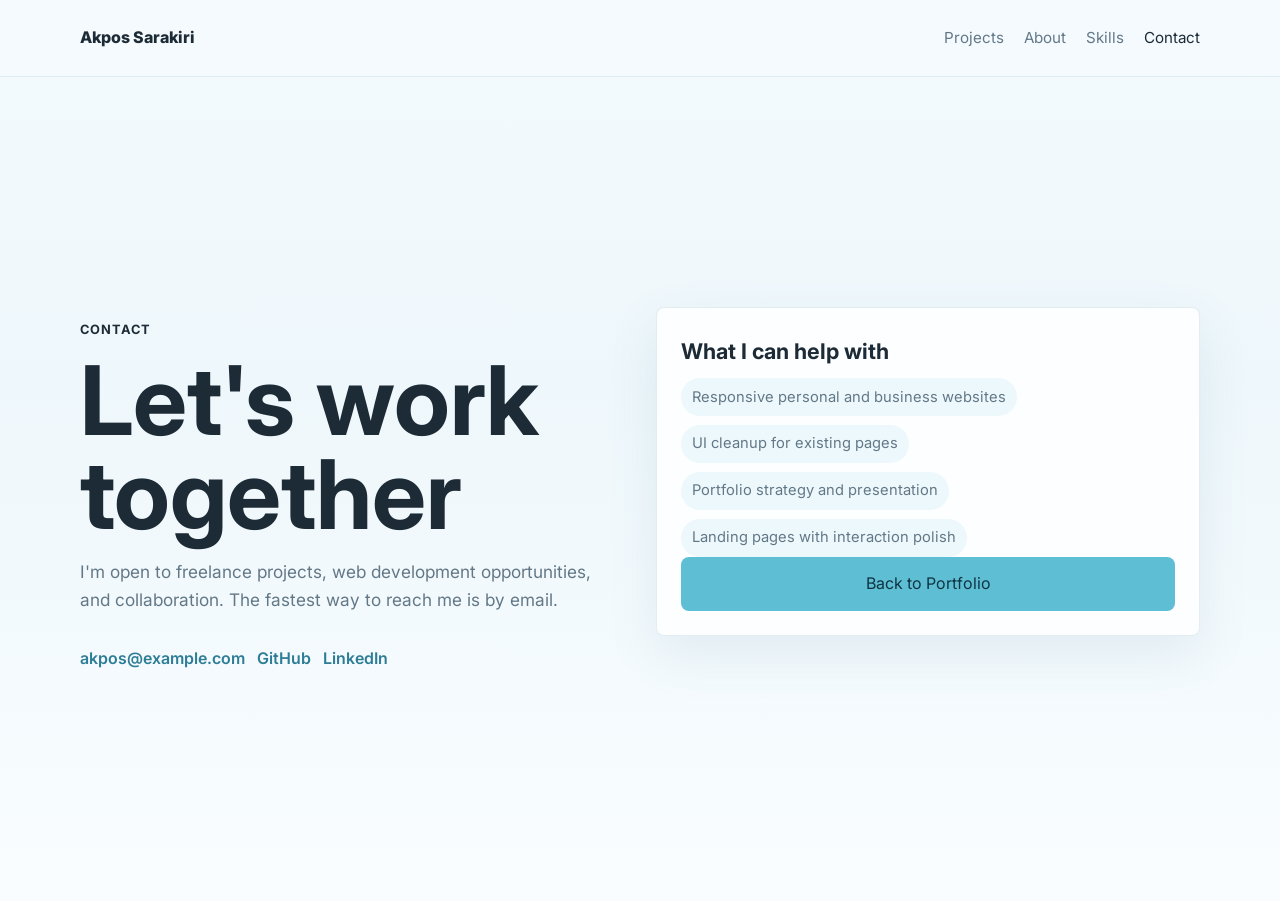
==== contact.html @ ff16c41e "Connect contact.html to index.html and update branding" ====
<!DOCTYPE html>
<html lang="en">
  <head>
    <meta charset="UTF-8" />
    <meta name="viewport" content="width=device-width, initial-scale=1.0" />
    <title>Contact | Akpos Sarakiri</title>
    <meta
      name="description"
      content="Contact Akpos Sarakiri for front-end development, portfolio design, and web UI work."
    />
    <link rel="preconnect" href="https://fonts.googleapis.com" />
    <link rel="preconnect" href="https://fonts.gstatic.com" crossorigin />
    <link
      href="https://fonts.googleapis.com/css2?family=Inter:wght@400;500;600;700;800&display=swap"
      rel="stylesheet"
    />
    <link rel="stylesheet" href="styles.css" />
  </head>
  <body>
    <header class="site-header">
      <div class="container nav-shell">
        <a class="brand" href="index.html">Akpos Sarakiri</a>
        <nav class="site-nav" aria-label="Primary">
          <a href="index.html#projects">Projects</a>
          <a href="index.html#about">About</a>
          <a href="index.html#skills">Skills</a>
          <a href="contact.html" aria-current="page">Contact</a>
        </nav>
      </div>
    </header>

    <main class="contact-main">
      <section class="section">
        <div class="container contact-layout">
          <article>
            <p class="section-label">Contact</p>
            <h1>Let's work together</h1>
            <p class="contact-copy">
              I'm open to freelance projects, web development opportunities, and collaboration. The fastest way to reach me is by email.
            </p>
            <div class="contact-list">
              <a href="mailto:akpos@example.com">akpos@example.com</a>
              <a href="https://github.com/" target="_blank" rel="noreferrer">GitHub</a>
              <a href="https://www.linkedin.com/" target="_blank" rel="noreferrer">LinkedIn</a>
            </div>
          </article>

          <aside class="contact-panel">
            <h2>What I can help with</h2>
            <ul class="contact-points">
              <li>Responsive personal and business websites</li>
              <li>UI cleanup for existing pages</li>
              <li>Portfolio strategy and presentation</li>
              <li>Landing pages with interaction polish</li>
            </ul>
            <a class="button primary full-width" href="index.html">Back to Portfolio</a>
          </aside>
        </div>
      </section>
    </main>
    <script src="script.js"></script>
  </body>
</html>
---- styles.css ----
:root {
  --bg: #eef7fb;
  --surface: #f8fdff;
  --surface-strong: rgba(255, 255, 255, 0.82);
  --text: #1d2b36;
  --muted: #637887;
  --border: rgba(78, 126, 154, 0.14);
  --accent: #5ebfd4;
  --accent-deep: #2d7d96;
  --accent-soft: #9ee3ef;
  --shadow: 0 18px 50px rgba(83, 133, 163, 0.12);
}

*,
*::before,
*::after {
  box-sizing: border-box;
}

html {
  scroll-behavior: smooth;
}

body {
  margin: 0;
  font-family: "Inter", sans-serif;
  background: var(--bg);
  color: var(--text);
  line-height: 1.6;
  background-image: linear-gradient(180deg, #f4fbfe 0%, #eef7fb 42%, #f9fdff 100%);
}

img {
  display: block;
  max-width: 100%;
}

a {
  color: inherit;
  text-decoration: none;
}

button,
input,
textarea {
  font: inherit;
}

.container {
  width: min(1120px, calc(100% - 2rem));
  margin: 0 auto;
}

.site-header {
  position: sticky;
  top: 0;
  z-index: 20;
  backdrop-filter: blur(12px);
  background: rgba(244, 251, 254, 0.8);
  border-bottom: 1px solid rgba(78, 126, 154, 0.12);
}

.nav-shell,
.footer-shell {
  display: flex;
  align-items: center;
  justify-content: space-between;
  gap: 1rem;
  min-height: 76px;
}

.brand,
.footer-name,
h1,
h2,
h3,
dt {
  letter-spacing: 0;
}

.brand {
  font-size: 1rem;
  font-weight: 800;
}

.site-nav {
  display: flex;
  flex-wrap: wrap;
  gap: 1.25rem;
}

.site-nav a {
  color: var(--muted);
  font-size: 0.95rem;
}

.site-nav a[aria-current="page"],
.site-nav a:hover,
.site-nav a:focus-visible {
  color: var(--text);
}

.hero {
  position: relative;
  min-height: 92vh;
  display: flex;
  align-items: end;
  overflow: hidden;
}

.hero::after {
  content: "";
  position: absolute;
  inset: 0;
  background:
    linear-gradient(180deg, rgba(134, 216, 232, 0.12), rgba(45, 125, 150, 0.5)),
    linear-gradient(0deg, rgba(16, 43, 58, 0.28), rgba(16, 43, 58, 0.08));
}

.hero-media {
  position: absolute;
  inset: 0;
}

.hero-media img {
  width: 100%;
  height: 100%;
  object-fit: cover;
}

.hero-content {
  position: relative;
  z-index: 1;
  color: #f6feff;
  padding: 9rem 0 4rem;
}

.contact-section {
  position: relative;
  min-height: 80vh;
  display: flex;
  align-items: center;
  overflow: hidden;
  padding: 0;
}

.contact-section::after {
  content: "";
  position: absolute;
  inset: 0;
  background:
    linear-gradient(180deg, rgba(134, 216, 232, 0.12), rgba(45, 125, 150, 0.5)),
    linear-gradient(0deg, rgba(16, 43, 58, 0.28), rgba(16, 43, 58, 0.08));
}

.contact-media {
  position: absolute;
  inset: 0;
}

.contact-media img {
  width: 100%;
  height: 100%;
  object-fit: cover;
}

.contact-content {
  position: relative;
  z-index: 1;
  color: #f6feff;
  text-align: center;
}

.eyebrow,
.section-label,
.project-tag {
  text-transform: uppercase;
  font-size: 0.8rem;
  font-weight: 700;
  letter-spacing: 0.08em;
}

.hero h1,
.contact-layout h1 {
  font-size: clamp(3rem, 8vw, 6rem);
  line-height: 0.98;
  margin: 0 0 1rem;
}

.hero-copy,
.contact-copy {
  max-width: 640px;
  font-size: 1.08rem;
}

.hero-copy {
  color: rgba(246, 254, 255, 0.88);
}

.contact-copy {
  color: var(--muted);
}

.contact-form {
  display: flex;
  flex-direction: column;
  gap: 1rem;
  max-width: 600px;
  margin: 2rem auto 0;
}

.contact-form input,
.contact-form textarea {
  padding: 0.85rem 1rem;
  border: 1px solid rgba(244, 254, 255, 0.42);
  border-radius: 8px;
  background: rgba(248, 253, 255, 0.14);
  color: #f6feff;
  font-size: 1rem;
}

.contact-form input::placeholder,
.contact-form textarea::placeholder {
  color: rgba(244, 254, 255, 0.6);
}

.contact-form textarea {
  min-height: 150px;
  resize: vertical;
}

.contact-form button {
  align-self: center;
  margin-top: 1rem;
}

.hero-actions,
.filter-bar,
.contact-list {
  display: flex;
  flex-wrap: wrap;
  gap: 0.75rem;
}

.button,
.filter-chip {
  display: inline-flex;
  align-items: center;
  justify-content: center;
  min-height: 48px;
  padding: 0.85rem 1.1rem;
  border-radius: 8px;
  border: 1px solid transparent;
  transition: transform 160ms ease, background-color 160ms ease, color 160ms ease,
    border-color 160ms ease;
}

.button:hover,
.button:focus-visible,
.filter-chip:hover,
.filter-chip:focus-visible {
  transform: translateY(-1px);
}

.primary {
  background: var(--accent);
  color: #0f3443;
}

.secondary {
  background: rgba(248, 253, 255, 0.14);
  color: #f4feff;
  border-color: rgba(244, 254, 255, 0.42);
}

.tertiary {
  background: rgba(255, 255, 255, 0.5);
  border-color: var(--border);
}

.hero-stats {
  display: grid;
  grid-template-columns: repeat(3, minmax(0, 1fr));
  gap: 1rem;
  margin-top: 2rem;
  max-width: 720px;
}

.hero-stats div {
  padding-top: 1rem;
  border-top: 1px solid rgba(244, 254, 255, 0.34);
}

.hero-stats dt {
  font-size: 2rem;
  font-weight: 800;
}

.hero-stats dd {
  margin: 0;
  color: rgba(244, 254, 255, 0.82);
}

.section {
  padding: 5rem 0;
}

.highlights,
.split-layout,
.contact-layout {
  display: grid;
  grid-template-columns: repeat(2, minmax(0, 1fr));
  gap: 2rem;
  align-items: start;
}

.section-heading {
  display: flex;
  align-items: end;
  justify-content: space-between;
  gap: 1.5rem;
  margin-bottom: 2rem;
}

.section h2 {
  margin: 0.25rem 0 0;
  font-size: clamp(2rem, 5vw, 3.4rem);
  line-height: 1.05;
}

.filter-chip {
  background: rgba(255, 255, 255, 0.75);
  border-color: var(--border);
  cursor: pointer;
  color: var(--muted);
}

.filter-chip.is-active {
  background: var(--accent-deep);
  color: #f5feff;
  border-color: var(--accent-deep);
}

.project-grid,
.skills-grid {
  display: grid;
  grid-template-columns: repeat(3, minmax(0, 1fr));
  gap: 1.5rem;
}

.project-card,
.skills-grid article,
.contact-panel {
  background: var(--surface-strong);
  border: 1px solid var(--border);
  border-radius: 8px;
  overflow: hidden;
  box-shadow: var(--shadow);
  backdrop-filter: blur(14px);
}

.project-card.is-hidden {
  display: none;
}

.project-visual {
  min-height: 230px;
  padding: 1.5rem;
  display: flex;
  align-items: end;
  font-size: 1.2rem;
  font-weight: 700;
  color: #f8feff;
}

.sunset {
  background: linear-gradient(135deg, #79d7e8, #9dcdf8);
}

.mint {
  background: linear-gradient(135deg, #60c3d7, #82e0c8);
}

.coral {
  background: linear-gradient(135deg, #7eb8ea, #a8e6f2);
}

.project-copy,
.skills-grid article,
.contact-panel {
  padding: 1.5rem;
}

.project-copy h3,
.skills-grid h3,
.contact-panel h2 {
  margin: 0.5rem 0;
  font-size: 1.35rem;
}

.meta-list,
.contact-points {
  display: flex;
  flex-wrap: wrap;
  gap: 0.55rem;
  list-style: none;
  padding: 0;
  margin: 1rem 0 0;
}

.meta-list li,
.contact-points li {
  padding: 0.45rem 0.7rem;
  border-radius: 999px;
  background: #edf8fc;
  font-size: 0.92rem;
}

.timeline {
  display: grid;
  gap: 1rem;
}

.timeline div {
  padding: 1.25rem;
  border-left: 3px solid var(--accent);
  background: rgba(255, 255, 255, 0.52);
  border-radius: 0 8px 8px 0;
}

.timeline span {
  display: inline-block;
  margin-bottom: 0.35rem;
  font-weight: 800;
}

.skills-grid article p,
.project-copy p,
.timeline p,
.highlights p,
.contact-panel li,
.site-footer p {
  color: var(--muted);
}

.site-footer {
  padding: 1rem 0;
  border-top: 1px solid rgba(78, 126, 154, 0.12);
}

.contact-main {
  min-height: calc(100vh - 76px);
  display: grid;
  align-items: center;
}

.contact-list {
  margin-top: 2rem;
}

.contact-list a {
  font-weight: 600;
  color: var(--accent-deep);
}

.full-width {
  width: 100%;
}

@media (max-width: 900px) {
  .hero {
    min-height: auto;
  }

  .hero-content {
    padding-top: 8rem;
  }

  .contact-section {
    min-height: auto;
    padding: 5rem 0;
  }

  .section-heading,
  .highlights,
  .split-layout,
  .contact-layout,
  .project-grid,
  .skills-grid {
    grid-template-columns: 1fr;
  }

  .section-heading {
    align-items: start;
  }
}

@media (max-width: 640px) {
  .nav-shell,
  .footer-shell {
    min-height: auto;
    padding: 1rem 0;
    align-items: start;
    flex-direction: column;
  }

  .hero-copy,
  .contact-copy {
    font-size: 1rem;
  }

  .hero-stats {
    grid-template-columns: 1fr;
  }

  .button,
  .filter-chip {
    width: auto;
  }
}
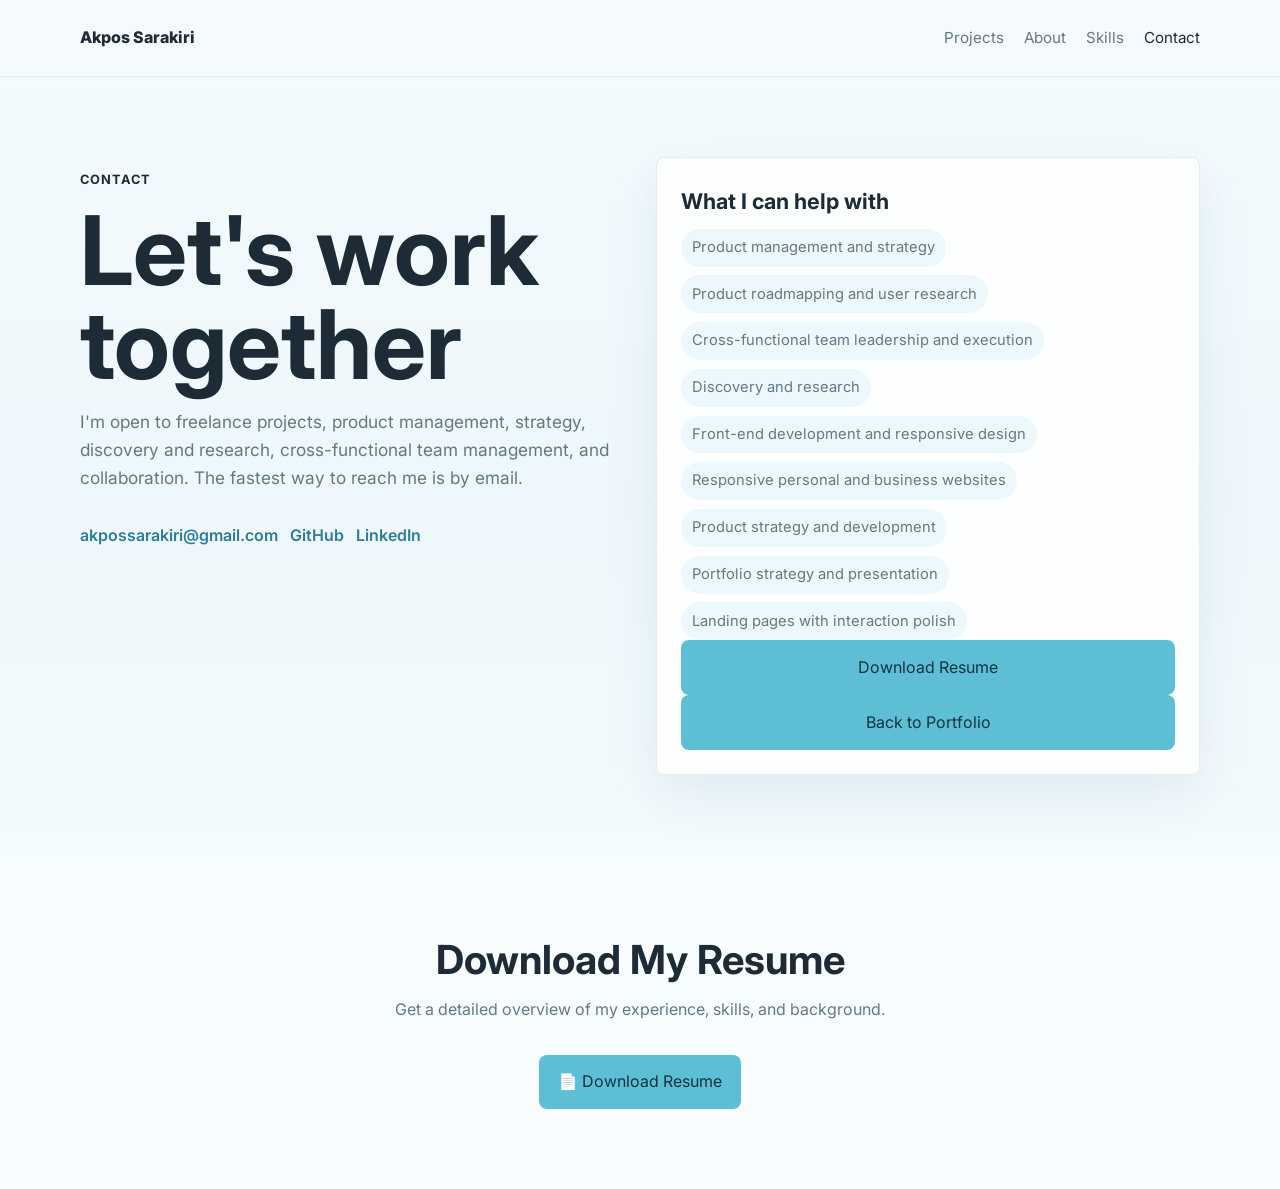
==== commit 6be212bd: "Add resume download section to contact page - Add dedicated resume section with download button - In" ====
--- a/contact.html
+++ b/contact.html
@@ -36,25 +36,44 @@
             <p class="section-label">Contact</p>
             <h1>Let's work together</h1>
             <p class="contact-copy">
-              I'm open to freelance projects, web development opportunities, and collaboration. The fastest way to reach me is by email.
+              I'm open to freelance projects, product management, strategy, discovery and research, 
+              cross-functional team management, and collaboration. The fastest way to reach me is by email.
             </p>
             <div class="contact-list">
-              <a href="mailto:akpos@example.com">akpos@example.com</a>
-              <a href="https://github.com/" target="_blank" rel="noreferrer">GitHub</a>
-              <a href="https://www.linkedin.com/" target="_blank" rel="noreferrer">LinkedIn</a>
+              <a href="mailto:akpossarakiri@gmail.com">akpossarakiri@gmail.com</a>
+              <a href="https://github.com/sarakiriakpos" target="_blank" rel="noreferrer">GitHub</a>
+              <a href="https://www.linkedin.com/in/akpoezoukumor-sarakiri-20a10b51/" target="_blank" rel="noreferrer">LinkedIn</a>
             </div>
           </article>
 
           <aside class="contact-panel">
             <h2>What I can help with</h2>
             <ul class="contact-points">
+              <li>Product management and strategy</li>
+              <li>Product roadmapping and user research</li>
+              <li>Cross-functional team leadership and execution</li>
+              <li>Discovery and research</li>
+              <li>Front-end development and responsive design</li>
               <li>Responsive personal and business websites</li>
-              <li>UI cleanup for existing pages</li>
+              <li>Product strategy and development</li>
               <li>Portfolio strategy and presentation</li>
               <li>Landing pages with interaction polish</li>
             </ul>
+            <a class="button primary full-width" href="resumes/akpos-sarakiri-resume.pdf" download>Download Resume</a>
             <a class="button primary full-width" href="index.html">Back to Portfolio</a>
           </aside>
+        </div>
+      </section>
+
+      <section class="section resume-section">
+        <div class="container">
+          <div class="resume-content">
+            <h2>Download My Resume</h2>
+            <p>Get a detailed overview of my experience, skills, and background.</p>
+            <a class="button primary" href="resumes/akpos-sarakiri-resume.pdf" download>
+              <span>📄 Download Resume</span>
+            </a>
+          </div>
         </div>
       </section>
     </main>
--- a/styles.css
+++ b/styles.css
@@ -517,4 +517,31 @@
   .filter-chip {
     width: auto;
   }
+}
+
+/* Resume Section */
+.resume-section {
+  background: var(--surface);
+  text-align: center;
+}
+
+.resume-content {
+  max-width: 600px;
+  margin: 0 auto;
+}
+
+.resume-content h2 {
+  margin-bottom: 1rem;
+  font-size: 2.5rem;
+}
+
+.resume-content p {
+  margin-bottom: 2rem;
+  color: var(--muted);
+}
+
+.resume-content .button {
+  display: inline-flex;
+  align-items: center;
+  gap: 0.5rem;
 }
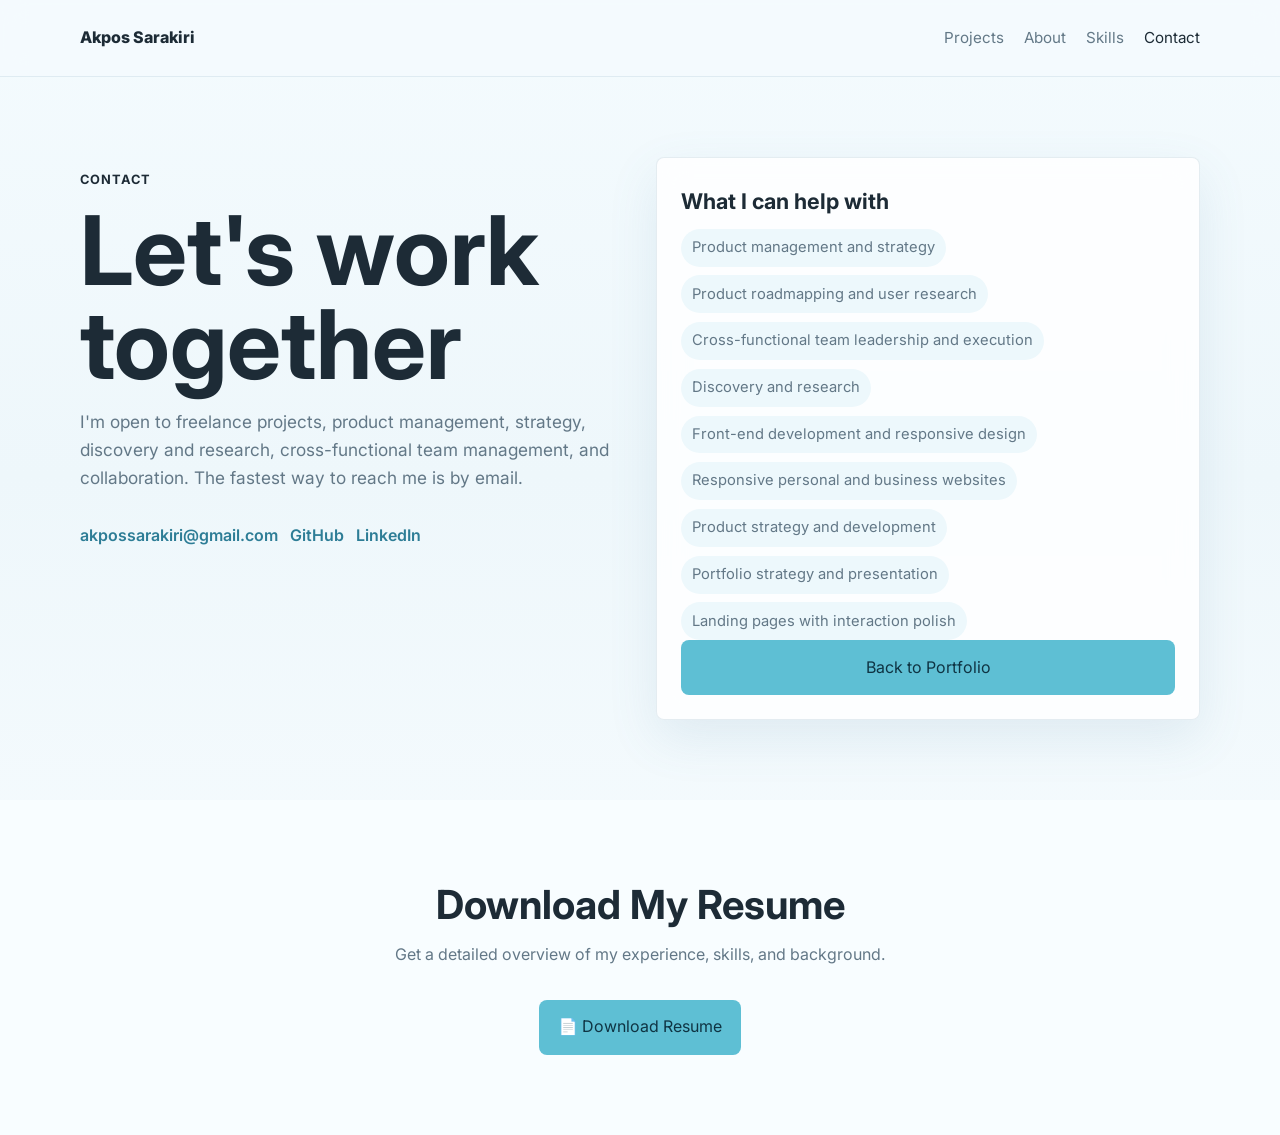
==== commit 3f7bbe8b: "Added resume link to portfolio" ====
--- a/contact.html
+++ b/contact.html
@@ -59,7 +59,6 @@
               <li>Portfolio strategy and presentation</li>
               <li>Landing pages with interaction polish</li>
             </ul>
-            <a class="button primary full-width" href="resumes/akpos-sarakiri-resume.pdf" download>Download Resume</a>
             <a class="button primary full-width" href="index.html">Back to Portfolio</a>
           </aside>
         </div>
@@ -70,7 +69,7 @@
           <div class="resume-content">
             <h2>Download My Resume</h2>
             <p>Get a detailed overview of my experience, skills, and background.</p>
-            <a class="button primary" href="resumes/akpos-sarakiri-resume.pdf" download>
+            <a class="button primary" href="https://1drv.ms/w/c/75dd874f5d4f0aeb/IQAN1BbffkNaRaN0YZNN8vuVAbMzT3LTX6f__LPYfrkF7ro?e=xX52eF" target="_blank" rel="noreferrer" download>
               <span>📄 Download Resume</span>
             </a>
           </div>
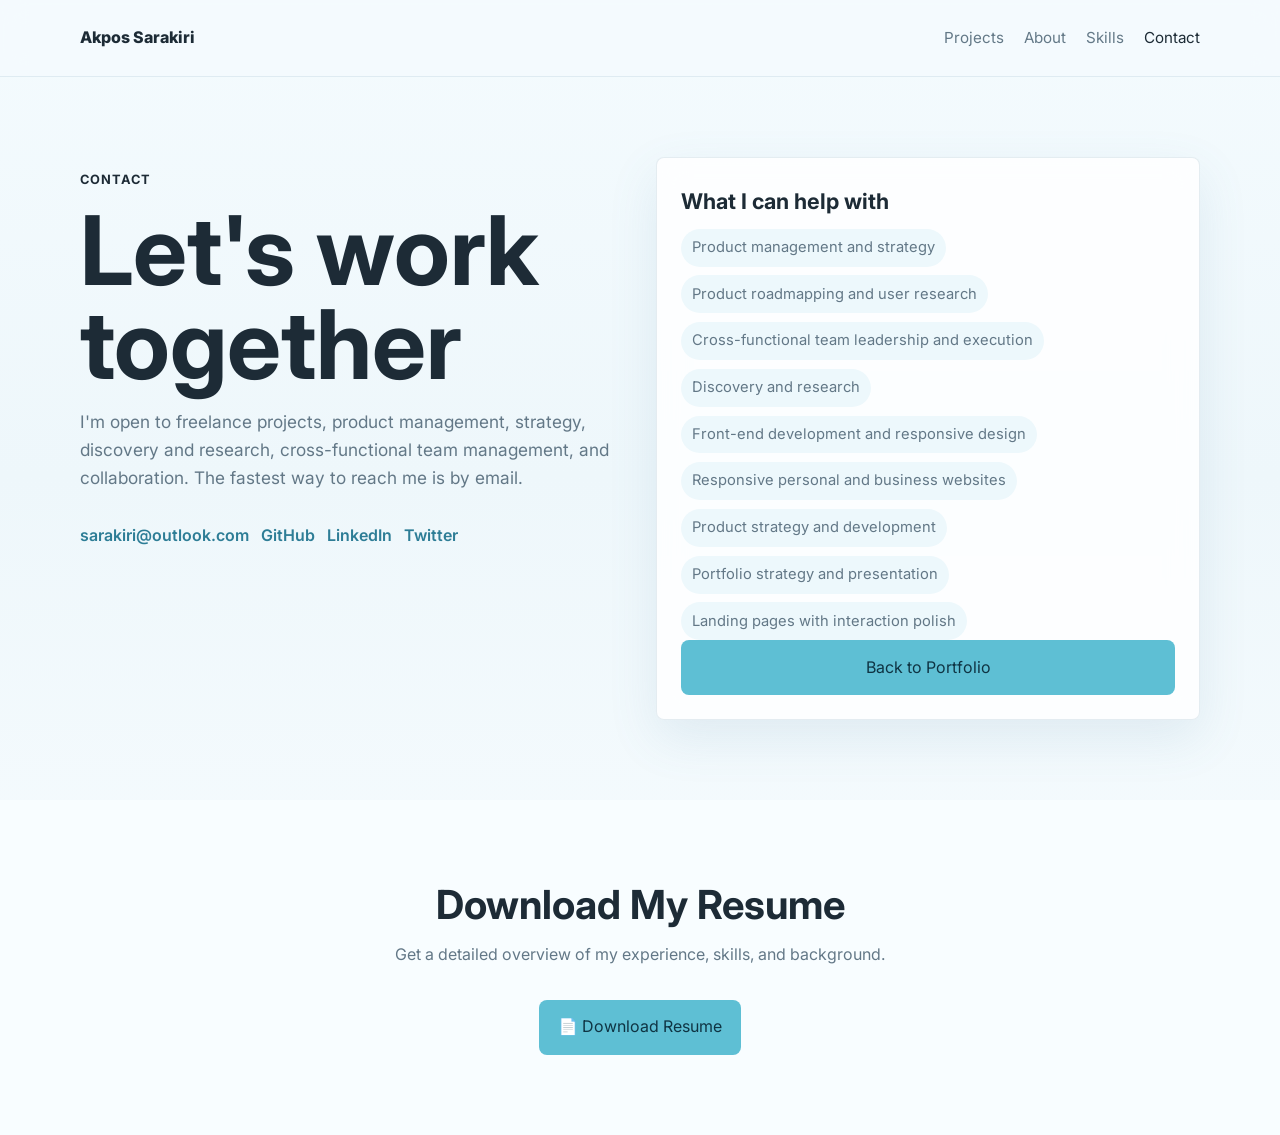
==== commit 146df928: "Add Twitter handle to contact page - Added Twitter link (@Sarak_AK47) to contact information - Updat" ====
--- a/contact.html
+++ b/contact.html
@@ -40,9 +40,10 @@
               cross-functional team management, and collaboration. The fastest way to reach me is by email.
             </p>
             <div class="contact-list">
-              <a href="mailto:akpossarakiri@gmail.com">akpossarakiri@gmail.com</a>
+              <a href="mailto:sarakiri@outlook.com">sarakiri@outlook.com</a>
               <a href="https://github.com/sarakiriakpos" target="_blank" rel="noreferrer">GitHub</a>
               <a href="https://www.linkedin.com/in/akpoezoukumor-sarakiri-20a10b51/" target="_blank" rel="noreferrer">LinkedIn</a>
+              <a href="https://twitter.com/Sarak_AK47" target="_blank" rel="noreferrer">Twitter</a>
             </div>
           </article>
 
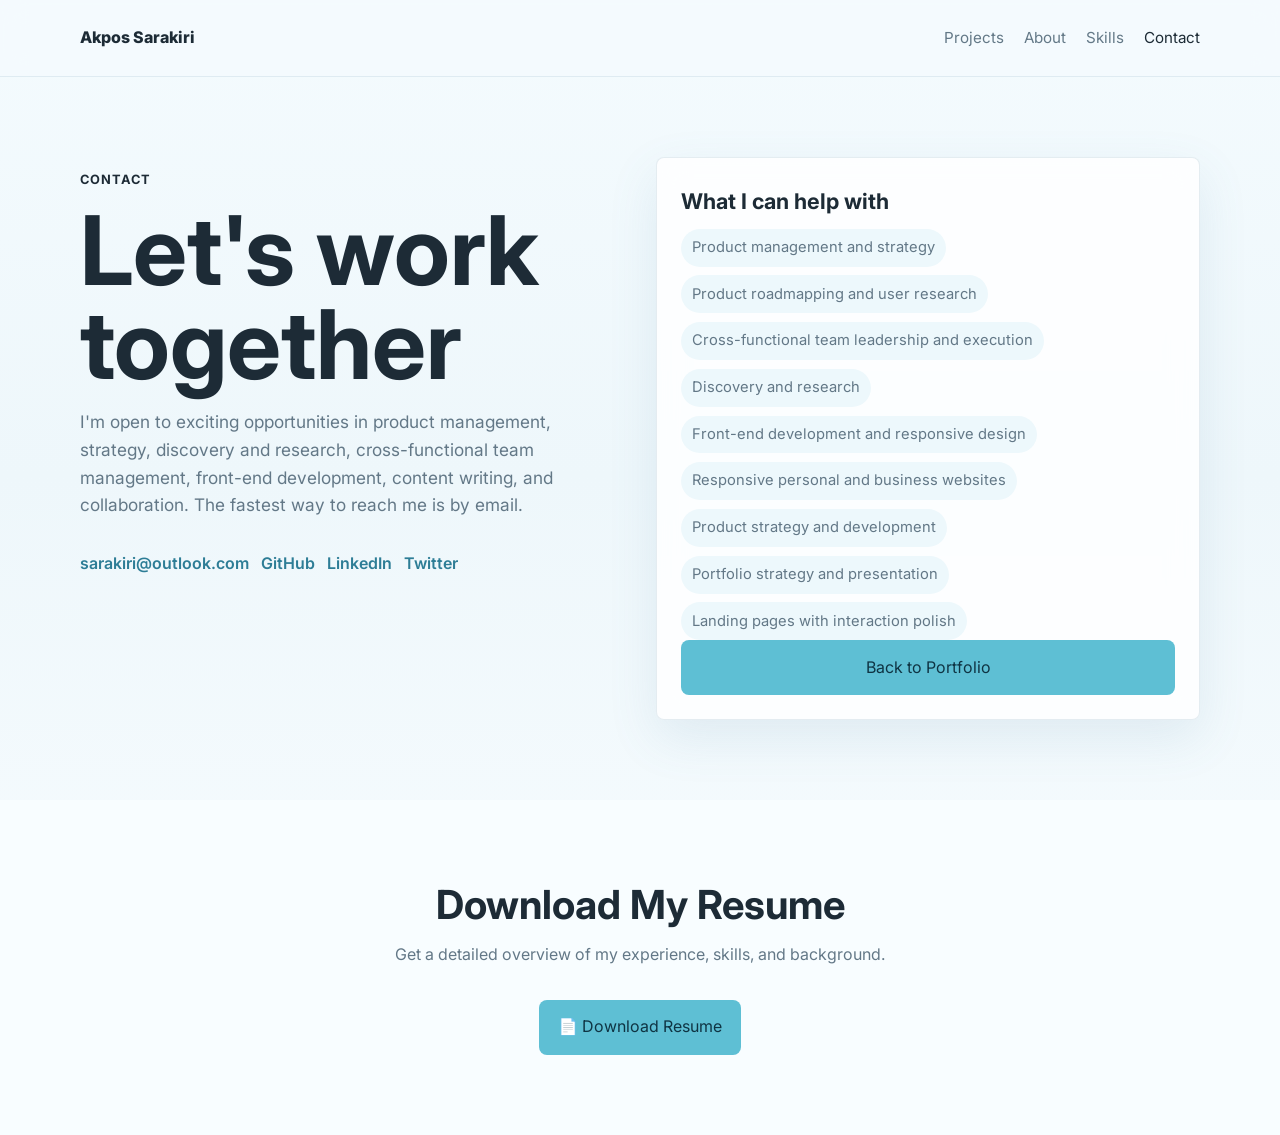
==== commit 148bc297: "Update contact and home page content" ====
--- a/contact.html
+++ b/contact.html
@@ -36,8 +36,8 @@
             <p class="section-label">Contact</p>
             <h1>Let's work together</h1>
             <p class="contact-copy">
-              I'm open to freelance projects, product management, strategy, discovery and research, 
-              cross-functional team management, and collaboration. The fastest way to reach me is by email.
+              I'm open to exciting opportunities in product management, strategy, discovery and research, 
+              cross-functional team management, front-end development, content writing, and collaboration. The fastest way to reach me is by email.
             </p>
             <div class="contact-list">
               <a href="mailto:sarakiri@outlook.com">sarakiri@outlook.com</a>
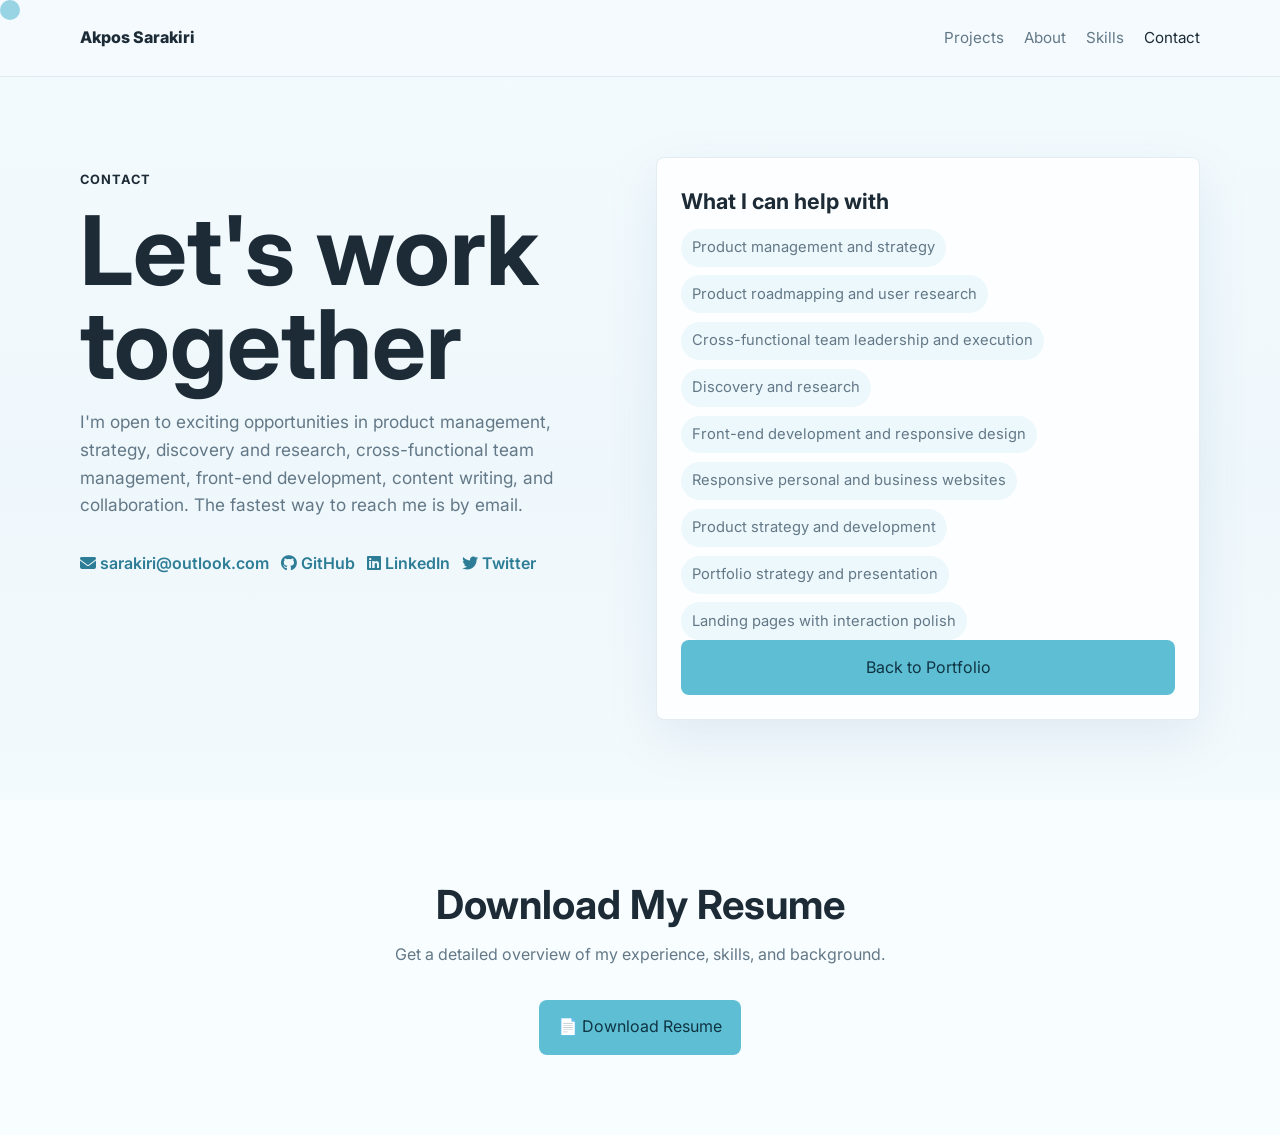
==== commit f9f4ddf5: "Update website content and styles" ====
--- a/contact.html
+++ b/contact.html
@@ -14,6 +14,7 @@
       href="https://fonts.googleapis.com/css2?family=Inter:wght@400;500;600;700;800&display=swap"
       rel="stylesheet"
     />
+    <link rel="stylesheet" href="https://cdnjs.cloudflare.com/ajax/libs/font-awesome/6.4.0/css/all.min.css" />
     <link rel="stylesheet" href="styles.css" />
   </head>
   <body>
@@ -40,10 +41,10 @@
               cross-functional team management, front-end development, content writing, and collaboration. The fastest way to reach me is by email.
             </p>
             <div class="contact-list">
-              <a href="mailto:sarakiri@outlook.com">sarakiri@outlook.com</a>
-              <a href="https://github.com/sarakiriakpos" target="_blank" rel="noreferrer">GitHub</a>
-              <a href="https://www.linkedin.com/in/akpoezoukumor-sarakiri-20a10b51/" target="_blank" rel="noreferrer">LinkedIn</a>
-              <a href="https://twitter.com/Sarak_AK47" target="_blank" rel="noreferrer">Twitter</a>
+              <a href="mailto:sarakiri@outlook.com"><i class="fas fa-envelope"></i> sarakiri@outlook.com</a>
+              <a href="https://github.com/sarakiriakpos" target="_blank" rel="noopener noreferrer"><i class="fab fa-github"></i> GitHub</a>
+              <a href="https://www.linkedin.com/in/akpoezoukumor-sarakiri-20a10b51/" target="_blank" rel="noopener noreferrer"><i class="fab fa-linkedin"></i> LinkedIn</a>
+              <a href="https://twitter.com/Sarak_AK47" target="_blank" rel="noopener noreferrer"><i class="fab fa-twitter"></i> Twitter</a>
             </div>
           </article>
 
@@ -70,7 +71,7 @@
           <div class="resume-content">
             <h2>Download My Resume</h2>
             <p>Get a detailed overview of my experience, skills, and background.</p>
-            <a class="button primary" href="https://1drv.ms/w/c/75dd874f5d4f0aeb/IQAN1BbffkNaRaN0YZNN8vuVAbMzT3LTX6f__LPYfrkF7ro?e=xX52eF" target="_blank" rel="noreferrer" download>
+            <a class="button primary" href="https://1drv.ms/w/c/75dd874f5d4f0aeb/IQAN1BbffkNaRaN0YZNN8vuVAbMzT3LTX6f__LPYfrkF7ro?e=xX52eF" target="_blank" rel="noopener noreferrer" download>
               <span>📄 Download Resume</span>
             </a>
           </div>
--- a/styles.css
+++ b/styles.css
@@ -55,6 +55,7 @@
   position: sticky;
   top: 0;
   z-index: 20;
+  -webkit-backdrop-filter: blur(12px);
   backdrop-filter: blur(12px);
   background: rgba(244, 251, 254, 0.8);
   border-bottom: 1px solid rgba(78, 126, 154, 0.12);
@@ -289,6 +290,23 @@
 .hero-stats div {
   padding-top: 1rem;
   border-top: 1px solid rgba(244, 254, 255, 0.34);
+  transition: all 0.3s ease;
+  cursor: pointer;
+}
+
+.hero-stats div:hover {
+  transform: translateY(-5px);
+  border-top-color: var(--accent);
+}
+
+.hero-stats div:hover dt {
+  animation: pulse 0.6s ease-in-out;
+}
+
+@keyframes pulse {
+  0% { transform: scale(1); }
+  50% { transform: scale(1.1); }
+  100% { transform: scale(1); }
 }
 
 .hero-stats dt {
@@ -356,6 +374,7 @@
   border-radius: 8px;
   overflow: hidden;
   box-shadow: var(--shadow);
+  -webkit-backdrop-filter: blur(14px);
   backdrop-filter: blur(14px);
 }
 
@@ -414,6 +433,16 @@
   border-radius: 999px;
   background: #edf8fc;
   font-size: 0.92rem;
+  transition: all 0.2s ease;
+  cursor: pointer;
+}
+
+.meta-list li:hover,
+.contact-points li:hover {
+  transform: scale(1.1);
+  background: var(--accent);
+  color: #0f3443;
+  box-shadow: 0 4px 12px rgba(94, 191, 212, 0.3);
 }
 
 .timeline {
@@ -448,6 +477,333 @@
   border-top: 1px solid rgba(78, 126, 154, 0.12);
 }
 
+/* Interactive Elements */
+.mouse-follower {
+  position: fixed;
+  width: 20px;
+  height: 20px;
+  background: var(--accent);
+  border-radius: 50%;
+  pointer-events: none;
+  z-index: 9999;
+  opacity: 0.6;
+  transition: transform 0.1s ease;
+  mix-blend-mode: multiply;
+}
+
+.scroll-progress {
+  position: fixed;
+  top: 0;
+  left: 0;
+  height: 4px;
+  background: linear-gradient(90deg, var(--accent), var(--accent-deep));
+  z-index: 1000;
+  transition: width 0.1s ease;
+}
+
+/* Scroll Animations */
+.section,
+.project-card,
+.skills-grid article,
+.timeline div {
+  opacity: 0;
+  transform: translateY(30px);
+  transition: opacity 0.8s ease, transform 0.8s ease;
+}
+
+.section.animate-in,
+.project-card.animate-in,
+.skills-grid article.animate-in,
+.timeline div.animate-in {
+  opacity: 1;
+  transform: translateY(0);
+}
+
+/* Enhanced Project Card Hover Effects */
+.project-card {
+  transition: transform 0.3s ease, box-shadow 0.3s ease, border-color 0.3s ease;
+  cursor: pointer;
+}
+
+.project-card:hover {
+  border-color: var(--accent);
+}
+
+/* Button hover enhancements */
+.button:hover {
+  transform: translateY(-2px);
+  box-shadow: 0 8px 25px rgba(94, 191, 212, 0.3);
+}
+
+.primary:hover {
+  background: var(--accent-deep);
+}
+
+.secondary:hover {
+  background: rgba(248, 253, 255, 0.25);
+  border-color: rgba(244, 254, 255, 0.6);
+}
+
+/* Timeline interactive elements */
+.timeline div {
+  transition: all 0.3s ease;
+  cursor: pointer;
+}
+
+.timeline div:hover {
+  background: rgba(255, 255, 255, 0.8);
+  border-left-color: var(--accent-deep);
+  transform: translateX(8px);
+}
+
+/* Skills grid hover effects */
+.skills-grid article {
+  transition: all 0.3s ease;
+}
+
+.skills-grid article:hover {
+  transform: translateY(-4px);
+  box-shadow: 0 20px 40px rgba(83, 133, 163, 0.15);
+}
+
+/* Filter chip enhancements */
+.filter-chip {
+  transition: all 0.2s ease;
+}
+
+.filter-chip:hover {
+  transform: translateY(-1px) scale(1.05);
+}
+
+.filter-chip.is-active {
+  transform: scale(1.05);
+}
+
+/* Hero stats animation */
+.hero-stats dt {
+  transition: color 0.3s ease;
+}
+
+.hero-stats div:hover dt {
+  color: var(--accent);
+}
+
+/* Typing animation cursor */
+.hero h1::after {
+  content: '|';
+  animation: blink 1s infinite;
+  color: var(--accent);
+}
+
+@keyframes blink {
+  0%, 50% { opacity: 1; }
+  51%, 100% { opacity: 0; }
+}
+
+/* Theme Toggle */
+.theme-toggle {
+  background: rgba(255, 255, 255, 0.1);
+  border: 1px solid rgba(255, 255, 255, 0.2);
+  border-radius: 50%;
+  width: 48px;
+  height: 48px;
+  display: flex;
+  align-items: center;
+  justify-content: center;
+  cursor: pointer;
+  transition: all 0.3s ease;
+  color: var(--text);
+}
+
+.theme-toggle:hover {
+  background: rgba(255, 255, 255, 0.2);
+  transform: scale(1.1);
+}
+
+.theme-icon {
+  font-size: 1.2rem;
+  transition: transform 0.3s ease;
+}
+
+/* Back to Top Button */
+.back-to-top {
+  position: fixed;
+  bottom: 2rem;
+  right: 2rem;
+  width: 56px;
+  height: 56px;
+  background: var(--accent);
+  border: none;
+  border-radius: 50%;
+  color: #0f3443;
+  font-size: 1.5rem;
+  font-weight: bold;
+  cursor: pointer;
+  opacity: 0;
+  visibility: hidden;
+  transition: all 0.3s ease;
+  z-index: 100;
+  box-shadow: 0 4px 20px rgba(94, 191, 212, 0.3);
+}
+
+.back-to-top.visible {
+  opacity: 1;
+  visibility: visible;
+}
+
+.back-to-top:hover {
+  transform: translateY(-2px) scale(1.1);
+  box-shadow: 0 8px 30px rgba(94, 191, 212, 0.4);
+}
+
+/* Dark Mode Styles */
+body.dark-mode {
+  --bg: #0f1419;
+  --surface: #1a1f26;
+  --surface-strong: rgba(26, 31, 38, 0.9);
+  --text: #e8f4f8;
+  --muted: #94a3b8;
+  --border: rgba(56, 75, 102, 0.3);
+  --accent: #3b82f6;
+  --accent-deep: #1d4ed8;
+  --accent-soft: #60a5fa;
+  --shadow: 0 18px 50px rgba(0, 0, 0, 0.3);
+}
+
+body.dark-mode .site-header {
+  background: rgba(15, 20, 25, 0.8);
+  border-bottom-color: rgba(56, 75, 102, 0.3);
+}
+
+body.dark-mode .hero::after {
+  background:
+    linear-gradient(180deg, rgba(59, 130, 246, 0.1), rgba(29, 78, 216, 0.3)),
+    linear-gradient(0deg, rgba(15, 20, 25, 0.6), rgba(15, 20, 25, 0.2));
+}
+
+body.dark-mode .project-card,
+body.dark-mode .skills-grid article,
+body.dark-mode .contact-panel {
+  background: var(--surface-strong);
+  border-color: var(--border);
+}
+
+body.dark-mode .timeline div {
+  background: rgba(26, 31, 38, 0.6);
+}
+
+body.dark-mode .meta-list li,
+body.dark-mode .contact-points li {
+  background: rgba(56, 75, 102, 0.2);
+  color: var(--muted);
+}
+
+body.dark-mode .filter-chip {
+  background: rgba(26, 31, 38, 0.8);
+  border-color: var(--border);
+  color: var(--muted);
+}
+
+body.dark-mode .filter-chip.is-active {
+  background: var(--accent-deep);
+  color: #f5feff;
+}
+
+body.dark-mode .mouse-follower {
+  background: var(--accent);
+  mix-blend-mode: screen;
+}
+
+/* Floating Shapes Animation */
+.floating-shapes {
+  position: fixed;
+  top: 0;
+  left: 0;
+  width: 100%;
+  height: 100%;
+  pointer-events: none;
+  z-index: 1;
+  overflow: hidden;
+}
+
+.shape {
+  position: absolute;
+  opacity: 0.1;
+  animation: float 20s infinite linear;
+}
+
+.shape-1 {
+  top: 10%;
+  left: 10%;
+  width: 60px;
+  height: 60px;
+  background: var(--accent);
+  border-radius: 50%;
+  animation-delay: 0s;
+}
+
+.shape-2 {
+  top: 20%;
+  right: 15%;
+  width: 40px;
+  height: 40px;
+  background: var(--accent-soft);
+  clip-path: polygon(50% 0%, 0% 100%, 100% 100%);
+  animation-delay: -5s;
+}
+
+.shape-3 {
+  bottom: 30%;
+  left: 20%;
+  width: 80px;
+  height: 80px;
+  background: var(--accent-deep);
+  border-radius: 20px;
+  animation-delay: -10s;
+}
+
+.shape-4 {
+  top: 60%;
+  right: 10%;
+  width: 50px;
+  height: 50px;
+  background: var(--accent);
+  clip-path: polygon(25% 0%, 75% 0%, 100% 50%, 75% 100%, 25% 100%, 0% 50%);
+  animation-delay: -15s;
+}
+
+.shape-5 {
+  bottom: 20%;
+  right: 25%;
+  width: 70px;
+  height: 70px;
+  background: var(--accent-soft);
+  border-radius: 50% 20px;
+  animation-delay: -20s;
+}
+
+@keyframes float {
+  0% {
+    transform: translateY(0px) rotate(0deg);
+  }
+  33% {
+    transform: translateY(-30px) rotate(120deg);
+  }
+  66% {
+    transform: translateY(20px) rotate(240deg);
+  }
+  100% {
+    transform: translateY(0px) rotate(360deg);
+  }
+}
+
+/* Responsive adjustments for floating shapes */
+@media (max-width: 768px) {
+  .shape-1, .shape-2, .shape-3, .shape-4, .shape-5 {
+    display: none;
+  }
+}
+
 .contact-main {
   min-height: calc(100vh - 76px);
   display: grid;
@@ -469,7 +825,7 @@
 
 @media (max-width: 900px) {
   .hero {
-    min-height: auto;
+    min-height: 60vh;
   }
 
   .hero-content {
@@ -477,7 +833,7 @@
   }
 
   .contact-section {
-    min-height: auto;
+    min-height: 60vh;
     padding: 5rem 0;
   }
 
@@ -498,7 +854,7 @@
 @media (max-width: 640px) {
   .nav-shell,
   .footer-shell {
-    min-height: auto;
+    min-height: 60px;
     padding: 1rem 0;
     align-items: start;
     flex-direction: column;
